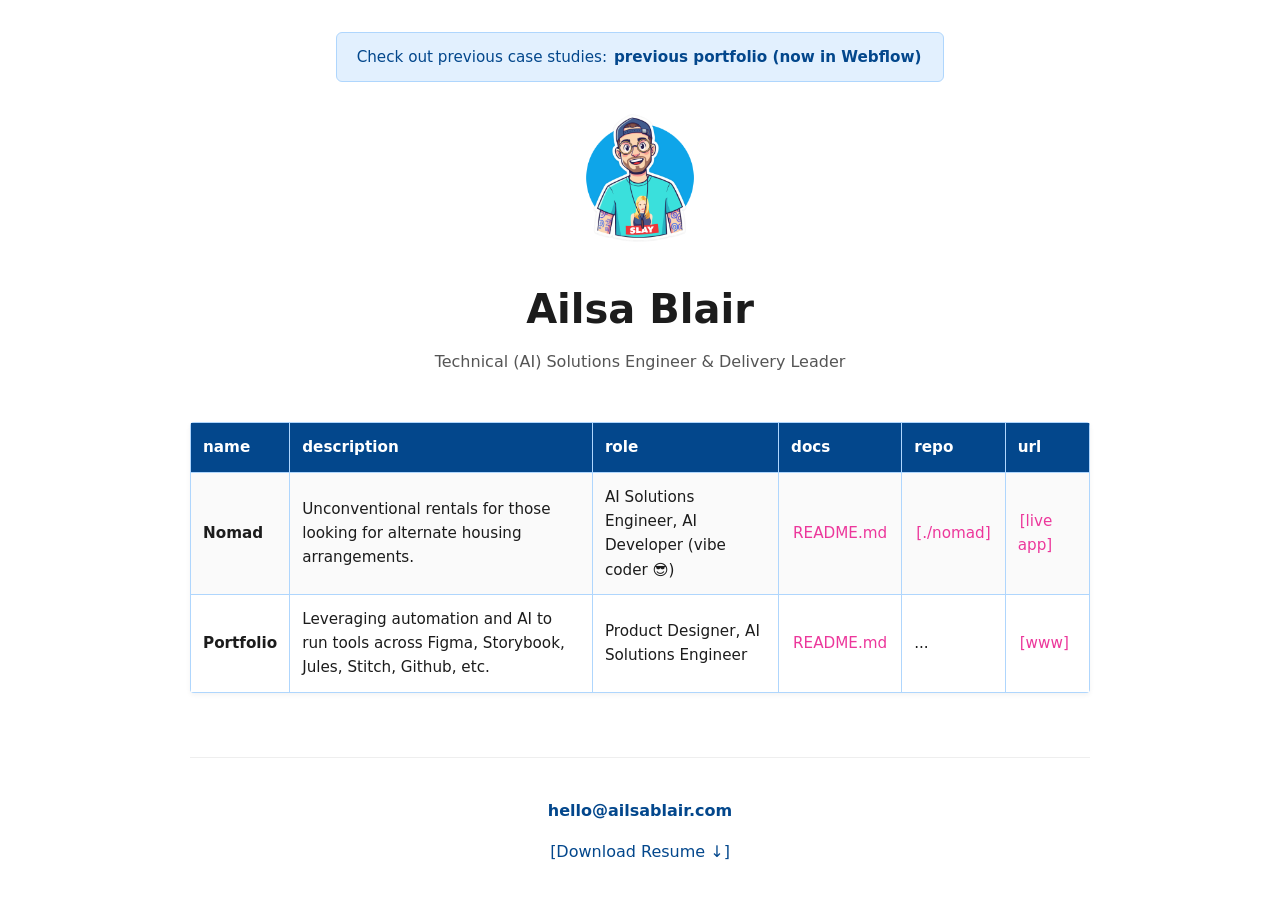
==== index.html @ 018326f0 "Update index.html" ====
<!DOCTYPE html>
<html lang="en">
<head>
    <meta charset="UTF-8">
    <meta name="viewport" content="width=device-width, initial-scale=1.0">
    <title>Ailsa Blair - Portfolio</title>
    <link rel="stylesheet" href="css/styles.css">
    
    <style>
        /* Global & Layout Styles */
        
        body {
            font-family: system-ui, -apple-system, BlinkMacSystemFont, 'Segoe UI', Roboto, sans-serif;
            line-height: 1.6;
            color: #1c1c1c;
            max-width: 900px;
            margin: 0 auto;
            padding: 2rem 1rem;
            text-align: center;
        }

        /* Top Alert Banner */
        .alert {
            padding: 0.75rem 1.25rem;
            margin-bottom: 2rem;
            border-radius: 6px;
            font-size: 0.95rem;
        }
        .alert-primary {
            background-color: #e2f0fe;
            border: 1px solid #AFD6FD;
            color: #03478C;
        }
        .alert a {
            color: #03478C;
            font-weight: bold;
        }

        /* Profile Header */
        header h1 {
            margin-bottom: 0.5rem;
            font-size: 2.5rem;
        }
        header h4 {
            margin-top: 0.5rem;
            font-weight: 500;
            color: #555;
        }

        /* Modernized Project Table Layout */
        .project-table-container {
            overflow-x: auto;
            margin: 3rem auto;
            width: 100%;
            box-shadow: 0 2px 5px rgba(0,0,0,0.05);
            border-radius: 4px;
        }

        .project-table {
            width: 100%;
            border-collapse: collapse;
            border: 0.5px solid #AFD6FD;
            text-align: left;
            font-size: 0.95rem;
        }

        .project-table th {
            border: 0.5px solid #AFD6FD;
            background-color: #03478C;
            color: #FFFFFF;
            padding: 12px;
            font-weight: 600;
        }

        .project-table td {
            border: 0.5px solid #AFD6FD;
            padding: 12px;
            vertical-align: middle;
        }

        .project-table tr:nth-child(even) td {
            background-color: #ffffff;
        }

        .project-table tr:nth-child(odd) td {
            background-color: #FAFAFA;
        }

        /* Footer & Contact info */
        footer {
            margin-top: 4rem;
            padding-top: 2rem;
            border-top: 1px solid #eee;
        }
        .contact-links a {
            display: inline-block;
            margin: 0.5rem 0;
            color: #03478C;
            text-decoration: none;
        }
        .contact-links a:hover {
            text-decoration: underline;
        }
    </style>
</head>
<body>
<center>
    <!-- ALERT BANNER -->
    <div class="alert alert-primary">
        Check out previous case studies: 
        <a href="https://ablair.webflow.io" target="_blank" rel="noopener">previous portfolio (now in Webflow)</a>
    </div>

    <!-- HEADER SECTION -->
    <header>
        <img src="./docs/assets/type=photo@2x.png" alt="Comic style profile image of Ailsa" style="width:128px;height:128px;">
        <h1>Ailsa Blair</h1>
        <h4>Technical (AI) Solutions Engineer & Delivery Leader</h4>
    </header>
    <!-- MAIN PORTFOLIO PROJECTS -->
    <main>
        <div class="project-table-container" role="region" aria-label="Projects Table" tabindex="0">
            <table class="project-table">
                <thead>
                    <tr>
                        <th>name</th>
                        <th>description</th>
                        <th>role</th>
                        <th>docs</th>
                        <th>repo</th>
                        <th>url</th>
                    </tr>
                </thead>
                <tbody>
                    <tr>
                        <td><b>Nomad</b></td>
                        <td>Unconventional rentals for those looking for alternate housing arrangements.</td>
                        <td>AI Solutions Engineer, AI Developer (vibe coder 😎)</td>
                        <td><a href="https://github.com/ailsablair/nomad/blob/cc4b61b50bb229aab58e0dc665dcd0fa0c48519d/README.md target="_blank" rel="noopener">README.md</a></td>
                        <td><a href="https://github.com/ailsablair/nomad" target="_blank" rel="noopener">[./nomad]</a></td>
                        <td><a href="https://apps.ailsablair.ca/nomad" target="_blank" rel="noopener">[live app]</a></td>
                    </tr>
                    <!-- Row templates ready for your next projects -->
                    <tr>
                        <td><b>Portfolio</b></td>
                        <td>Leveraging automation and AI to run tools across Figma, Storybook, Jules, Stitch, Github, etc.</td>
                        <td>Product Designer, AI Solutions Engineer</td>
                        <td><a href="https://github.com/ailsablair/www" target="_blank" rel="noopener">README.md</a></td>
                        <td>...</td>
                        <td><a href="https://www.ailsablair.com" target="_blank" rel="noopener">[www]</a></td>
                    </tr>
                </tbody>
            </table>
        </div>
    </main>

    <!-- CONTACT & FOOTER -->
    <footer>
        <div class="contact-links">
            <a href="mailto:hello@ailsablair.com"><b>hello@ailsablair.com</b></a>
            <br>
            <a href="docs/ailsa-blair_resume.pdf" download>[Download Resume ↓]</a>
        </div>
    </footer>

    <script src="js/myscripts.js"></script>
</center>
</body>
</html>
---- css/styles.css ----
/* ==========================================================================
   GLOBAL DESIGN TOKENS & BASE STYLES
   ========================================================================== */

:root {
  /* Position */
  --position-left: left;
  --position-center: center;
  --position-right: right;
   
  /* System Typography */
  --font-mono-global: ui-monospace, "SF Mono", "SFMono-Regular", "Cascadia Code", "Cascadia Mono", Menlo, Consolas, "Liberation Mono", monospace;
  --font-global: "Google Sans Flex", sans-serif;
         
  /* Font Weight */
  --font-weight--thin: 100;
  --font-weight--extralight: 200;
  --font-weight--default: 300;
  --font-weight--regular: 400;
  --font-weight--medium: 500;
  --font-weight--semibold: 600;
  --font-weight--bold: 700;
  --font-weight--extrabold: 800;
  --font-weight--black: 900;
   
  /* Color Palette */
  --color-bg-global: #FAFAFA;
  --color-text-global: #1C1C1C;
  --color-text-heading-1: #1C1C1C;
  --color-link-global: #EC379B;
}

/* Base Body Setup */
.body {
   font-size: 16px;
   font-family: var(--font-mono-global);
   color: var(--color-text-global);
   background-color: var(--color-bg-global);
   margin-bottom: 16px;
   padding: 24px;
   box-sizing: border box;
   line-height: 1.5;
   -webkit-font-smoothing: antialiased;
}

.google-sans-flex-default {
  font-family: var(--font-global);
  font-optical-sizing: auto;
  font-weight: var(--font-weight--default);
  font-style: normal;
  font-variation-settings:
    "slnt" 0,
    "wdth" 100,
    "GRAD" 0,
    "ROND" 0;
}

.google-sans-flex-regular {
  font-family: var(--font-global);
  font-optical-sizing: auto;
  font-weight: var(--font-weight--regular);
  font-style: normal;
  font-variation-settings:
    "slnt" 0,
    "wdth" 100,
    "GRAD" 0,
    "ROND" 0;
}

.google-sans-flex-medium {
  font-family: var(--font-global);
  font-optical-sizing: auto;
  font-weight: var(--font-weight--medium);
  font-style: normal;
  font-variation-settings:
    "slnt" 0,
    "wdth" 100,
    "GRAD" 0,
    "ROND" 0;
}

.google-sans-flex-semibold {
  font-family: var(--font-global);
  font-optical-sizing: auto;
  font-weight: var(--font-weight--semibold);
  font-style: normal;
  font-variation-settings:
    "slnt" 0,
    "wdth" 100,
    "GRAD" 0,
    "ROND" 0;
}

.google-sans-flex-bold {
  font-family: var(--font-global);
  font-optical-sizing: auto;
  font-weight: var(--font-weight--bold);
  font-style: normal;
  font-variation-settings:
    "slnt" 0,
    "wdth" 100,
    "GRAD" 0,
    "ROND" 0;
}

.google-sans-flex-extralight {
  font-family: var(--font-global);
  font-optical-sizing: auto;
  font-weight: var(--font-weight--extralight);
  font-style: normal;
  font-variation-settings:
    "slnt" 0,
    "wdth" 100,
    "GRAD" 0,
    "ROND" 0;
}

.google-sans-flex-thin {
  font-family: var(--font-global);
  font-optical-sizing: auto;
  font-weight: var(--font-weight--thin);
  font-style: normal;
  font-variation-settings:
    "slnt" 0,
    "wdth" 100,
    "GRAD" 0,
    "ROND" 0;
}


/* ==========================================================================
   TYPOGRAPHY ELEMENTS
   ========================================================================== */

.h1 {
  font-size: 64px;
  font-weight:  var(--font-weight--semibold);
  color: var(--color-text-heading-1);
  margin-top: 8px;
  margin-bottom: 12px;
}

.h2 {
  font-size: 48px;
  font-weight: var(--font-weight--medium);
  color: inherit;   /* Explicitly inherits the global font color default (#1C1C1C) */
  margin-top: 8px;
  margin-bottom: 12px;
}

.h3 {
  font-size: 36px;
  font-weight: var(--font-weight--bold);
  color: var(--color-text-heading-1);
  margin-top: 4px;
  margin-bottom: 12px;
}

.h4 {
  font-size: 24px;
  font-weight: var(--font-weight--medium);
  color: inherit;   /* Explicitly inherits the global font color default (#1C1C1C) */
  margin-top: 4px;
  margin-bottom: 12px;
}

.alert-text {
   position: var(--position-left);
   font-size: 13px;
   font-weight: var(--font-weight--default);
   color: inherit;
}

.alert-text-bold {
   position: var(--position-left);
   font-size: 13px;
   font-weight: var(--font-weight--regular);
   color: inherit;
}

.body-mono {
   font-family: var(--font-mono-global);
   font-weight: var(--font-weight--regular);
}

.footnote-default {
   position: var(--position-center);
   font-size: 11px;
   font-weight: var(--font-weight--default);
   color: inherit;
}

.footnote-medium {
   position: var(--position-center);
   font-size: 11px;
   font-weight: var(--font-weight--medium);
   color: inherit;
}



/* ==========================================================================
   LINKS
   ========================================================================== */

a {
  color: var(--color-link-global);
  size: inherit;
  text-decoration: #EC379B;
  margin-left: 2px;
  margin-right: 2px;
}

a:hover {
  size: inherit;
  font-weight: var(--font-weight--bold);
  text-decoration: underline;
}


/* ==========================================================================
   ALERTS & NOTIFICATIONS
   ========================================================================== */

.alert {
    text-style: var(--footnote-default)
    position: var(--position-center);
    width: fit-content;
    padding: 0.75rem 1.25rem;
    margin-bottom: 1rem;
    border: 1px solid;
    border-radius: 0.25rem;
}

.alert-primary {
    position: var(--position-center);
    color: #2A5C8D;
    background-color: #D8F1FD;
    border-color: #0EA5E9;
}

.alert-secondary {
    position: var(--position-center);
    color: #1C1C1C;
    background-color: #FED766;
    border-color: #FED766;
}
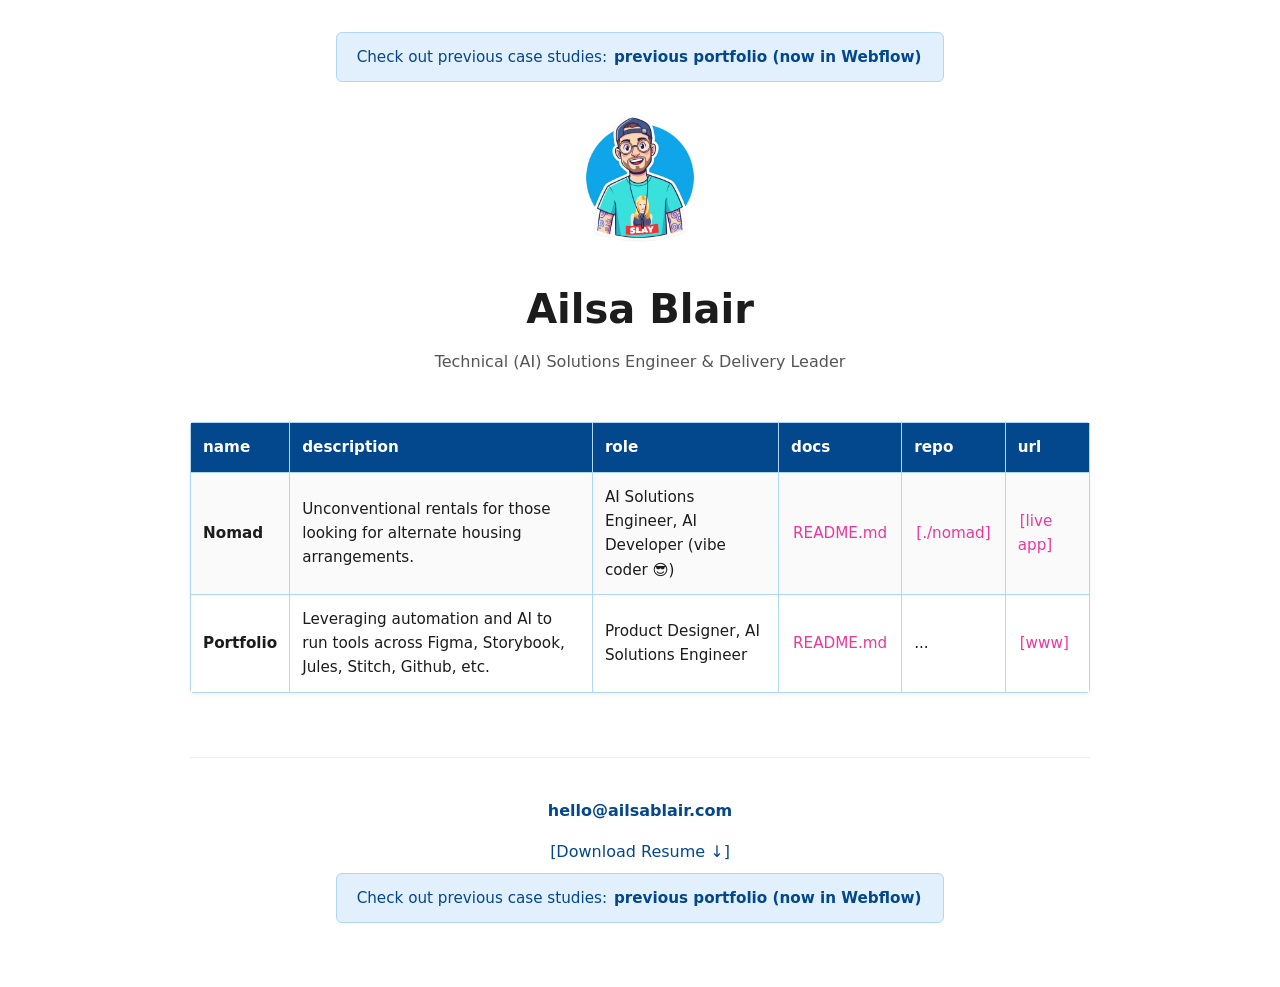
==== commit 9b616e8b: "Update index.html" ====
--- a/index.html
+++ b/index.html
@@ -162,6 +162,11 @@
             <a href="docs/ailsa-blair_resume.pdf" download>[Download Resume ↓]</a>
         </div>
     </footer>
+    <!-- ALERT BANNER -->
+    <div class="alert alert-primary">
+        Check out previous case studies: 
+        <a href="https://ablair.webflow.io" target="_blank" rel="noopener">previous portfolio (now in Webflow)</a>
+    </div>
 
     <script src="js/myscripts.js"></script>
 </center>
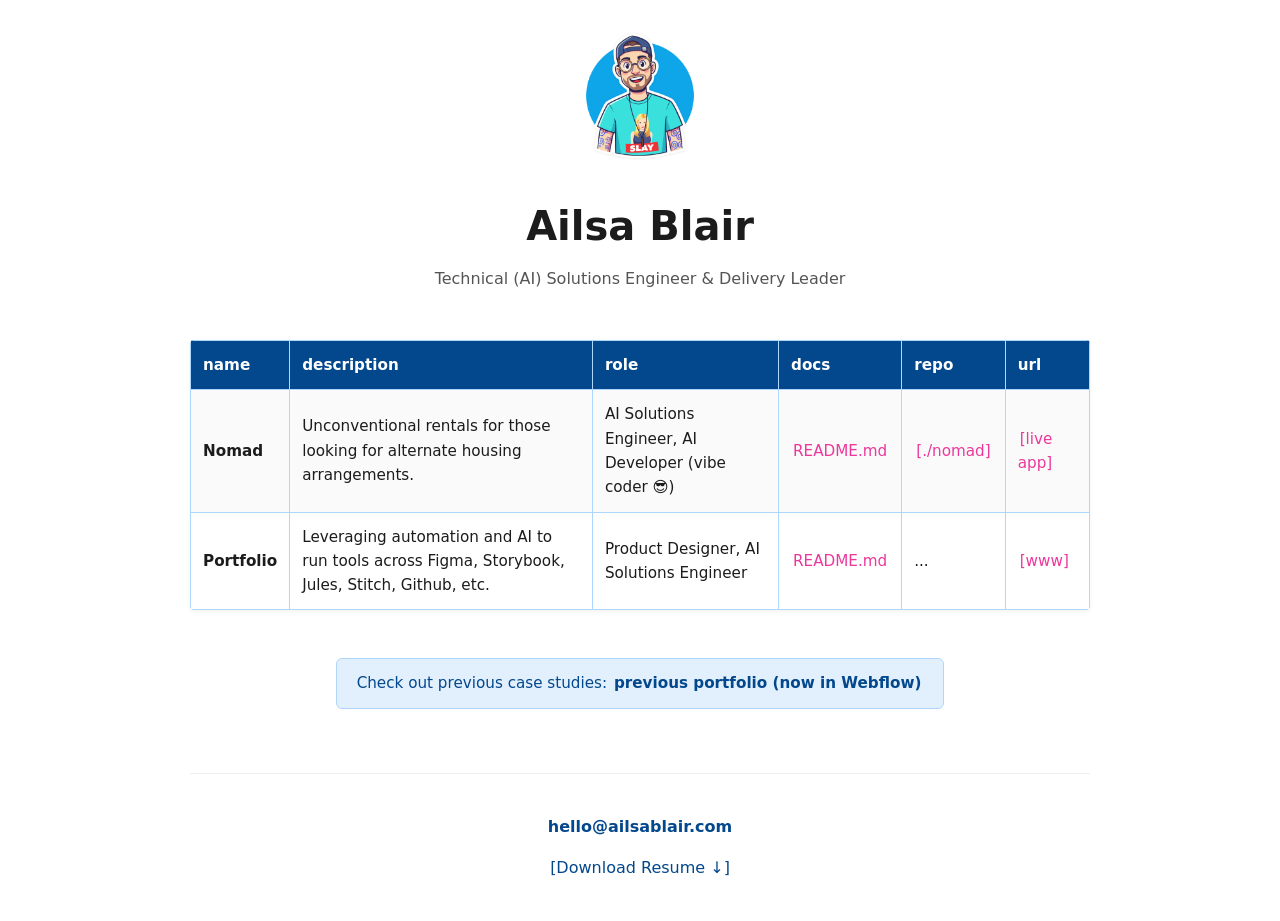
==== commit 3162963b: "Update index.html" ====
--- a/index.html
+++ b/index.html
@@ -105,12 +105,6 @@
 </head>
 <body>
 <center>
-    <!-- ALERT BANNER -->
-    <div class="alert alert-primary">
-        Check out previous case studies: 
-        <a href="https://ablair.webflow.io" target="_blank" rel="noopener">previous portfolio (now in Webflow)</a>
-    </div>
-
     <!-- HEADER SECTION -->
     <header>
         <img src="./docs/assets/type=photo@2x.png" alt="Comic style profile image of Ailsa" style="width:128px;height:128px;">
@@ -153,6 +147,11 @@
             </table>
         </div>
     </main>
+        <!-- ALERT BANNER -->
+    <div class="alert alert-primary">
+        Check out previous case studies: 
+        <a href="https://ablair.webflow.io" target="_blank" rel="noopener">previous portfolio (now in Webflow)</a>
+    </div>
 
     <!-- CONTACT & FOOTER -->
     <footer>
@@ -162,11 +161,6 @@
             <a href="docs/ailsa-blair_resume.pdf" download>[Download Resume ↓]</a>
         </div>
     </footer>
-    <!-- ALERT BANNER -->
-    <div class="alert alert-primary">
-        Check out previous case studies: 
-        <a href="https://ablair.webflow.io" target="_blank" rel="noopener">previous portfolio (now in Webflow)</a>
-    </div>
 
     <script src="js/myscripts.js"></script>
 </center>
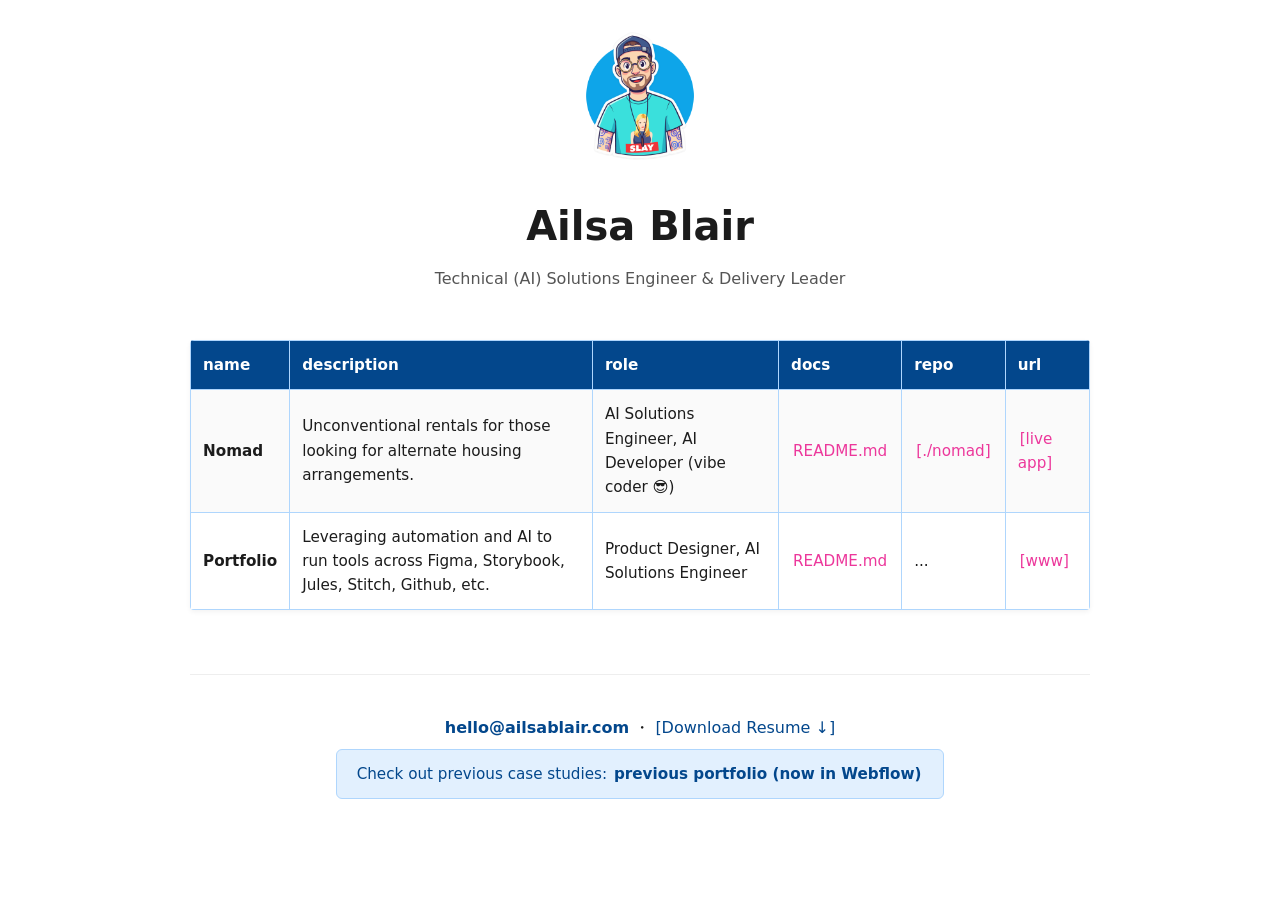
==== commit 83df5397: "Update index.html" ====
--- a/index.html
+++ b/index.html
@@ -147,21 +147,19 @@
             </table>
         </div>
     </main>
-        <!-- ALERT BANNER -->
+
+    <!-- CONTACT & FOOTER -->
+    <footer>
+        <div class="contact-links">
+            <a href="mailto:hello@ailsablair.com"><b>hello@ailsablair.com</b></a> ・ <a href="docs/ailsa-blair_resume.pdf" download>[Download Resume ↓]</a>
+        </div>
+    </footer>
+    <!-- ALERT BANNER -->
     <div class="alert alert-primary">
         Check out previous case studies: 
         <a href="https://ablair.webflow.io" target="_blank" rel="noopener">previous portfolio (now in Webflow)</a>
     </div>
 
-    <!-- CONTACT & FOOTER -->
-    <footer>
-        <div class="contact-links">
-            <a href="mailto:hello@ailsablair.com"><b>hello@ailsablair.com</b></a>
-            <br>
-            <a href="docs/ailsa-blair_resume.pdf" download>[Download Resume ↓]</a>
-        </div>
-    </footer>
-
     <script src="js/myscripts.js"></script>
 </center>
 </body>
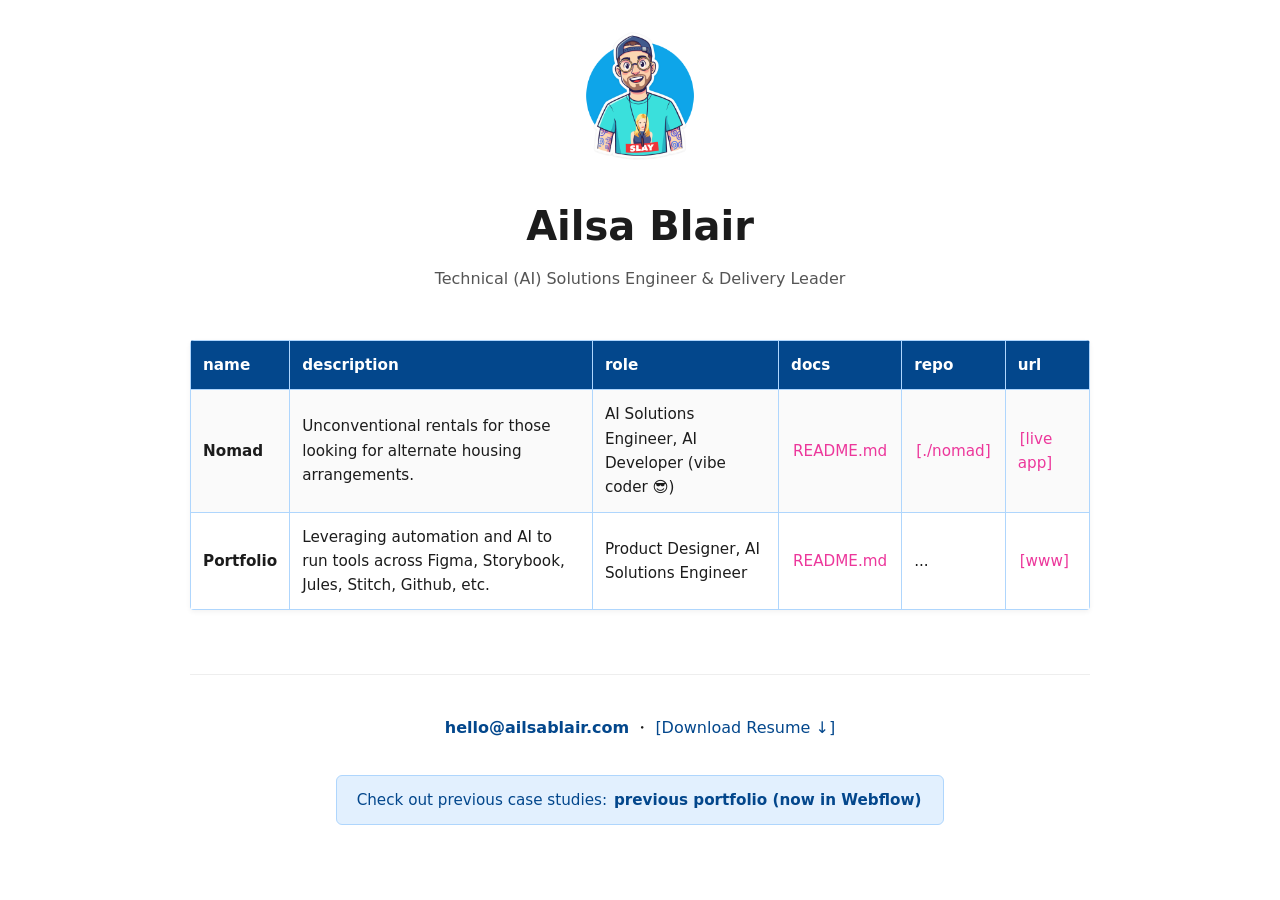
==== commit 356a7d9f: "Update index.html" ====
--- a/index.html
+++ b/index.html
@@ -134,7 +134,6 @@
                         <td><a href="https://github.com/ailsablair/nomad" target="_blank" rel="noopener">[./nomad]</a></td>
                         <td><a href="https://apps.ailsablair.ca/nomad" target="_blank" rel="noopener">[live app]</a></td>
                     </tr>
-                    <!-- Row templates ready for your next projects -->
                     <tr>
                         <td><b>Portfolio</b></td>
                         <td>Leveraging automation and AI to run tools across Figma, Storybook, Jules, Stitch, Github, etc.</td>
@@ -154,6 +153,7 @@
             <a href="mailto:hello@ailsablair.com"><b>hello@ailsablair.com</b></a> ・ <a href="docs/ailsa-blair_resume.pdf" download>[Download Resume ↓]</a>
         </div>
     </footer>
+    <br>
     <!-- ALERT BANNER -->
     <div class="alert alert-primary">
         Check out previous case studies: 
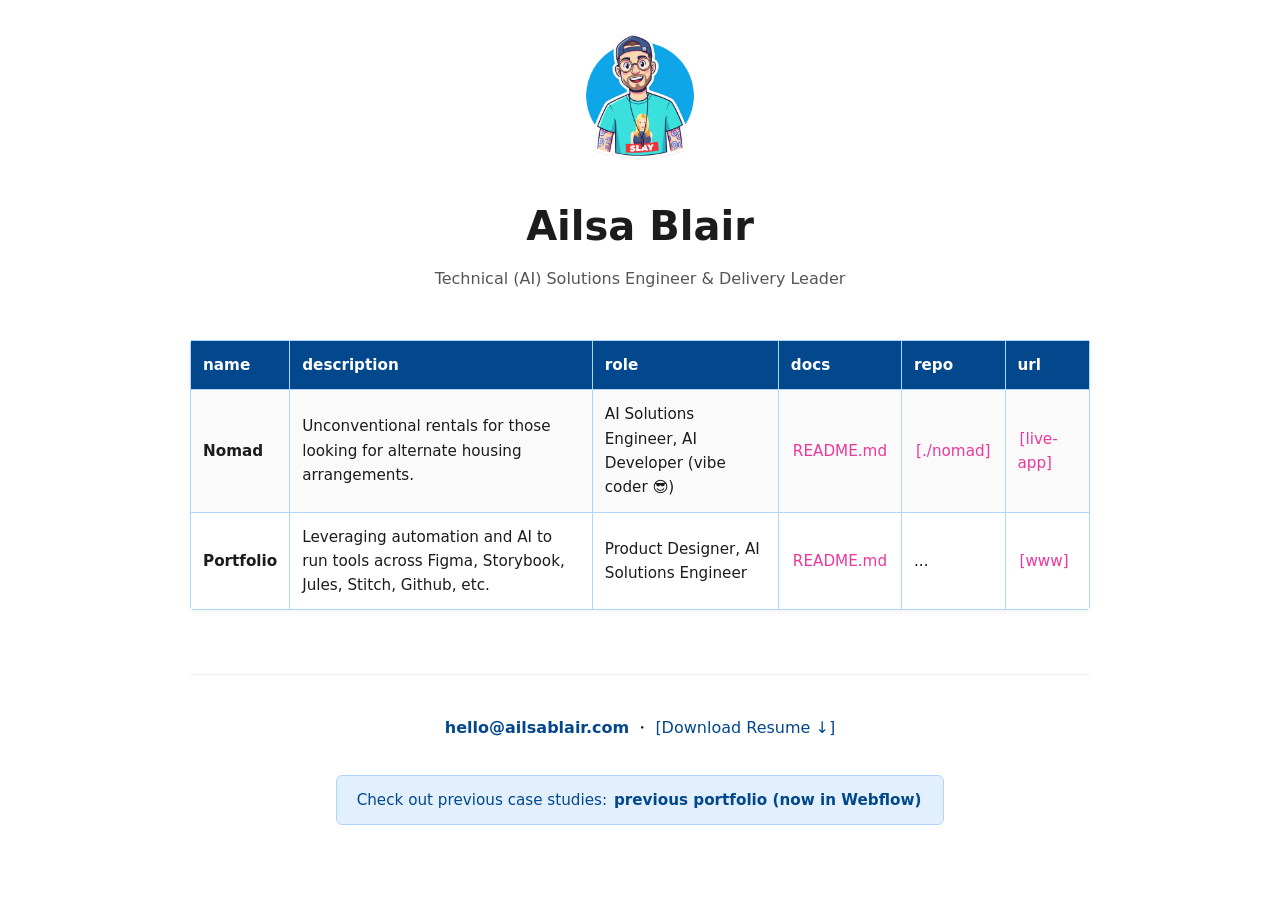
==== commit 5fb7f87b: "Update index.html" ====
--- a/index.html
+++ b/index.html
@@ -5,7 +5,6 @@
     <meta name="viewport" content="width=device-width, initial-scale=1.0">
     <title>Ailsa Blair - Portfolio</title>
     <link rel="stylesheet" href="css/styles.css">
-    
     <style>
         /* Global & Layout Styles */
         
@@ -132,7 +131,7 @@
                         <td>AI Solutions Engineer, AI Developer (vibe coder 😎)</td>
                         <td><a href="https://github.com/ailsablair/nomad/blob/cc4b61b50bb229aab58e0dc665dcd0fa0c48519d/README.md target="_blank" rel="noopener">README.md</a></td>
                         <td><a href="https://github.com/ailsablair/nomad" target="_blank" rel="noopener">[./nomad]</a></td>
-                        <td><a href="https://apps.ailsablair.ca/nomad" target="_blank" rel="noopener">[live app]</a></td>
+                        <td><a href="https://apps.ailsablair.ca/nomad" target="_blank" rel="noopener">[live-app]</a></td>
                     </tr>
                     <tr>
                         <td><b>Portfolio</b></td>
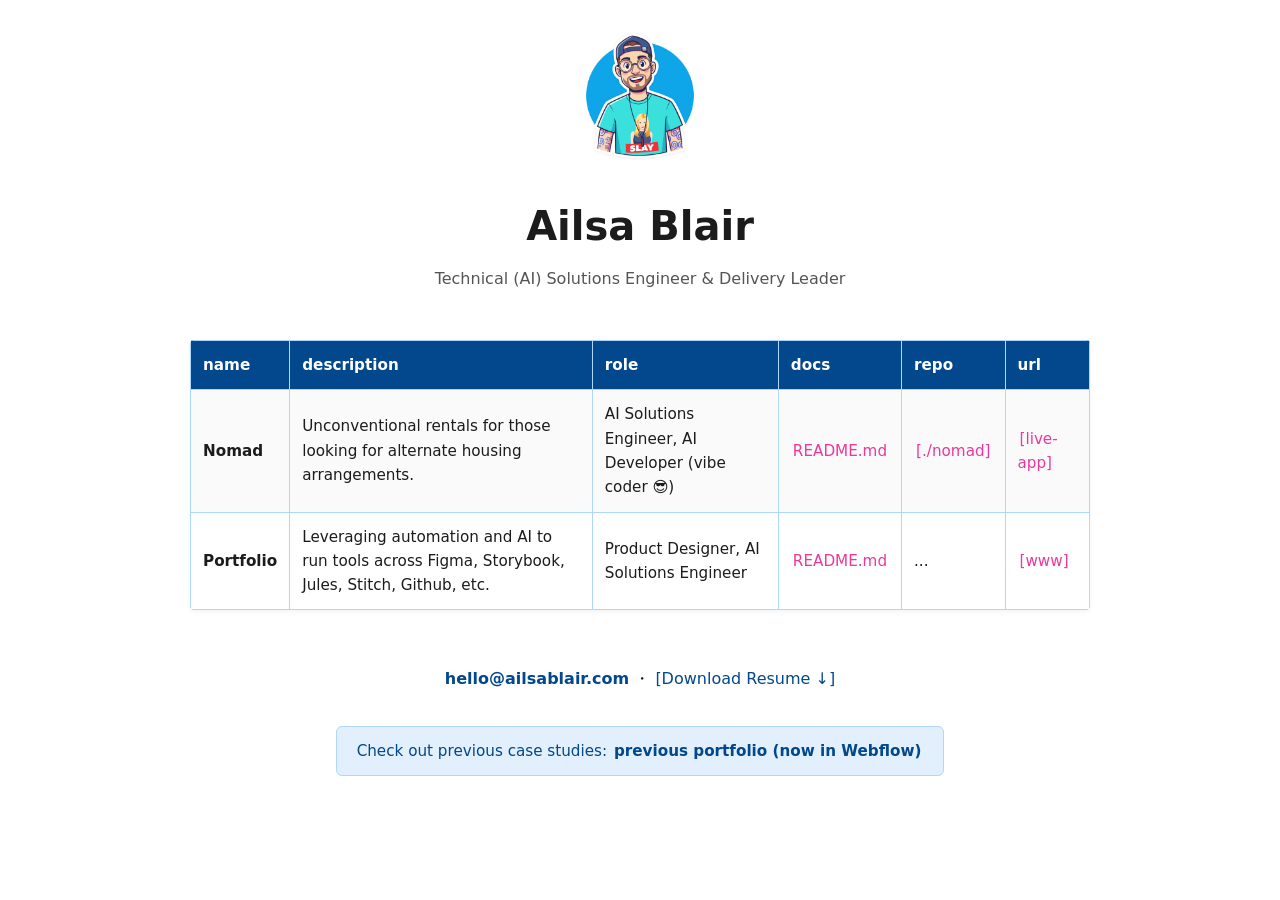
==== commit 1c4b9315: "Update index.html" ====
--- a/index.html
+++ b/index.html
@@ -146,12 +146,10 @@
         </div>
     </main>
 
-    <!-- CONTACT & FOOTER -->
-    <footer>
+    <!-- CONTACT INFO -->
         <div class="contact-links">
             <a href="mailto:hello@ailsablair.com"><b>hello@ailsablair.com</b></a> ・ <a href="docs/ailsa-blair_resume.pdf" download>[Download Resume ↓]</a>
         </div>
-    </footer>
     <br>
     <!-- ALERT BANNER -->
     <div class="alert alert-primary">
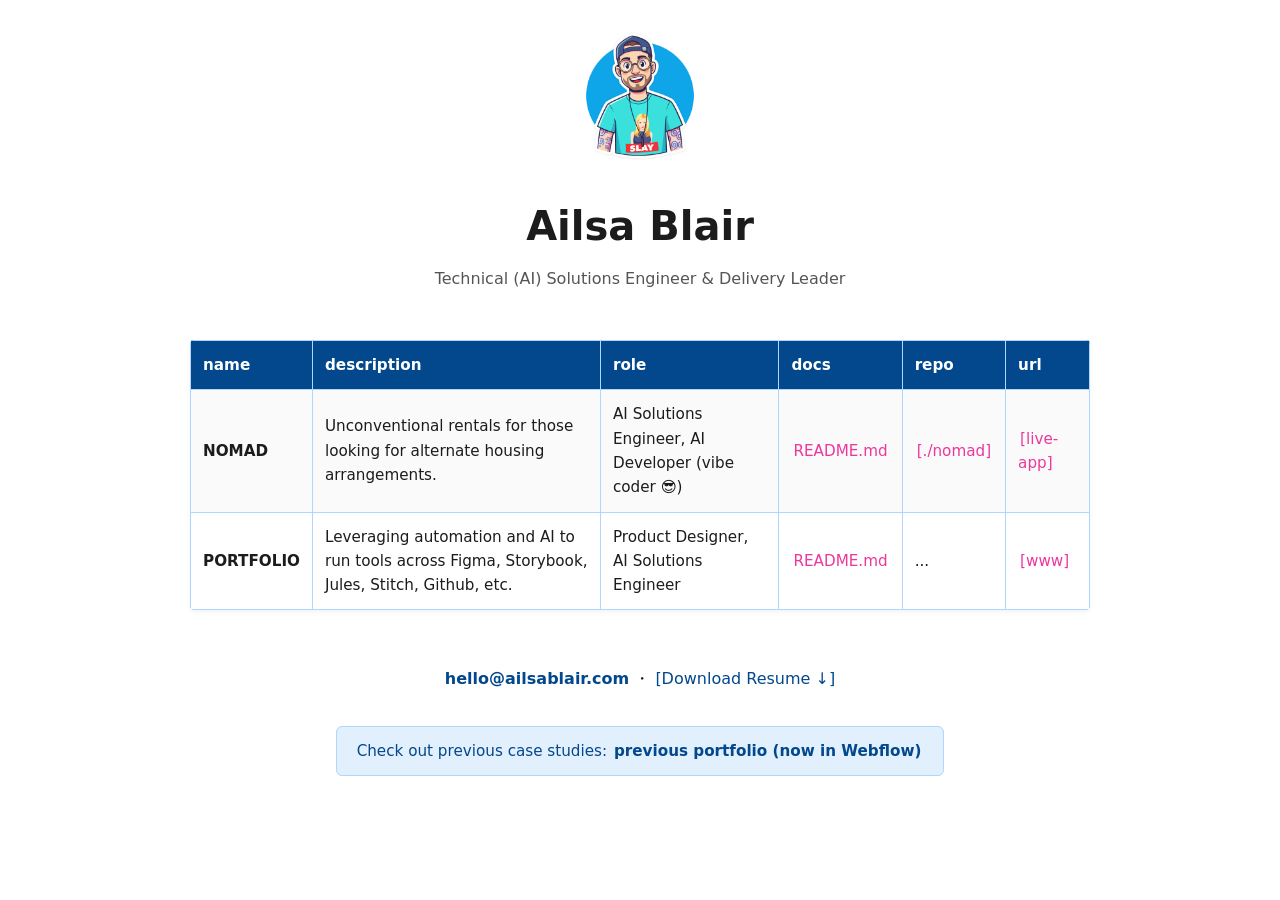
==== commit 5c2a9c29: "Update index.html" ====
--- a/index.html
+++ b/index.html
@@ -126,7 +126,7 @@
                 </thead>
                 <tbody>
                     <tr>
-                        <td><b>Nomad</b></td>
+                        <td><b>NOMAD</b></td>
                         <td>Unconventional rentals for those looking for alternate housing arrangements.</td>
                         <td>AI Solutions Engineer, AI Developer (vibe coder 😎)</td>
                         <td><a href="https://github.com/ailsablair/nomad/blob/cc4b61b50bb229aab58e0dc665dcd0fa0c48519d/README.md target="_blank" rel="noopener">README.md</a></td>
@@ -134,7 +134,7 @@
                         <td><a href="https://apps.ailsablair.ca/nomad" target="_blank" rel="noopener">[live-app]</a></td>
                     </tr>
                     <tr>
-                        <td><b>Portfolio</b></td>
+                        <td><b>PORTFOLIO</b></td>
                         <td>Leveraging automation and AI to run tools across Figma, Storybook, Jules, Stitch, Github, etc.</td>
                         <td>Product Designer, AI Solutions Engineer</td>
                         <td><a href="https://github.com/ailsablair/www" target="_blank" rel="noopener">README.md</a></td>
